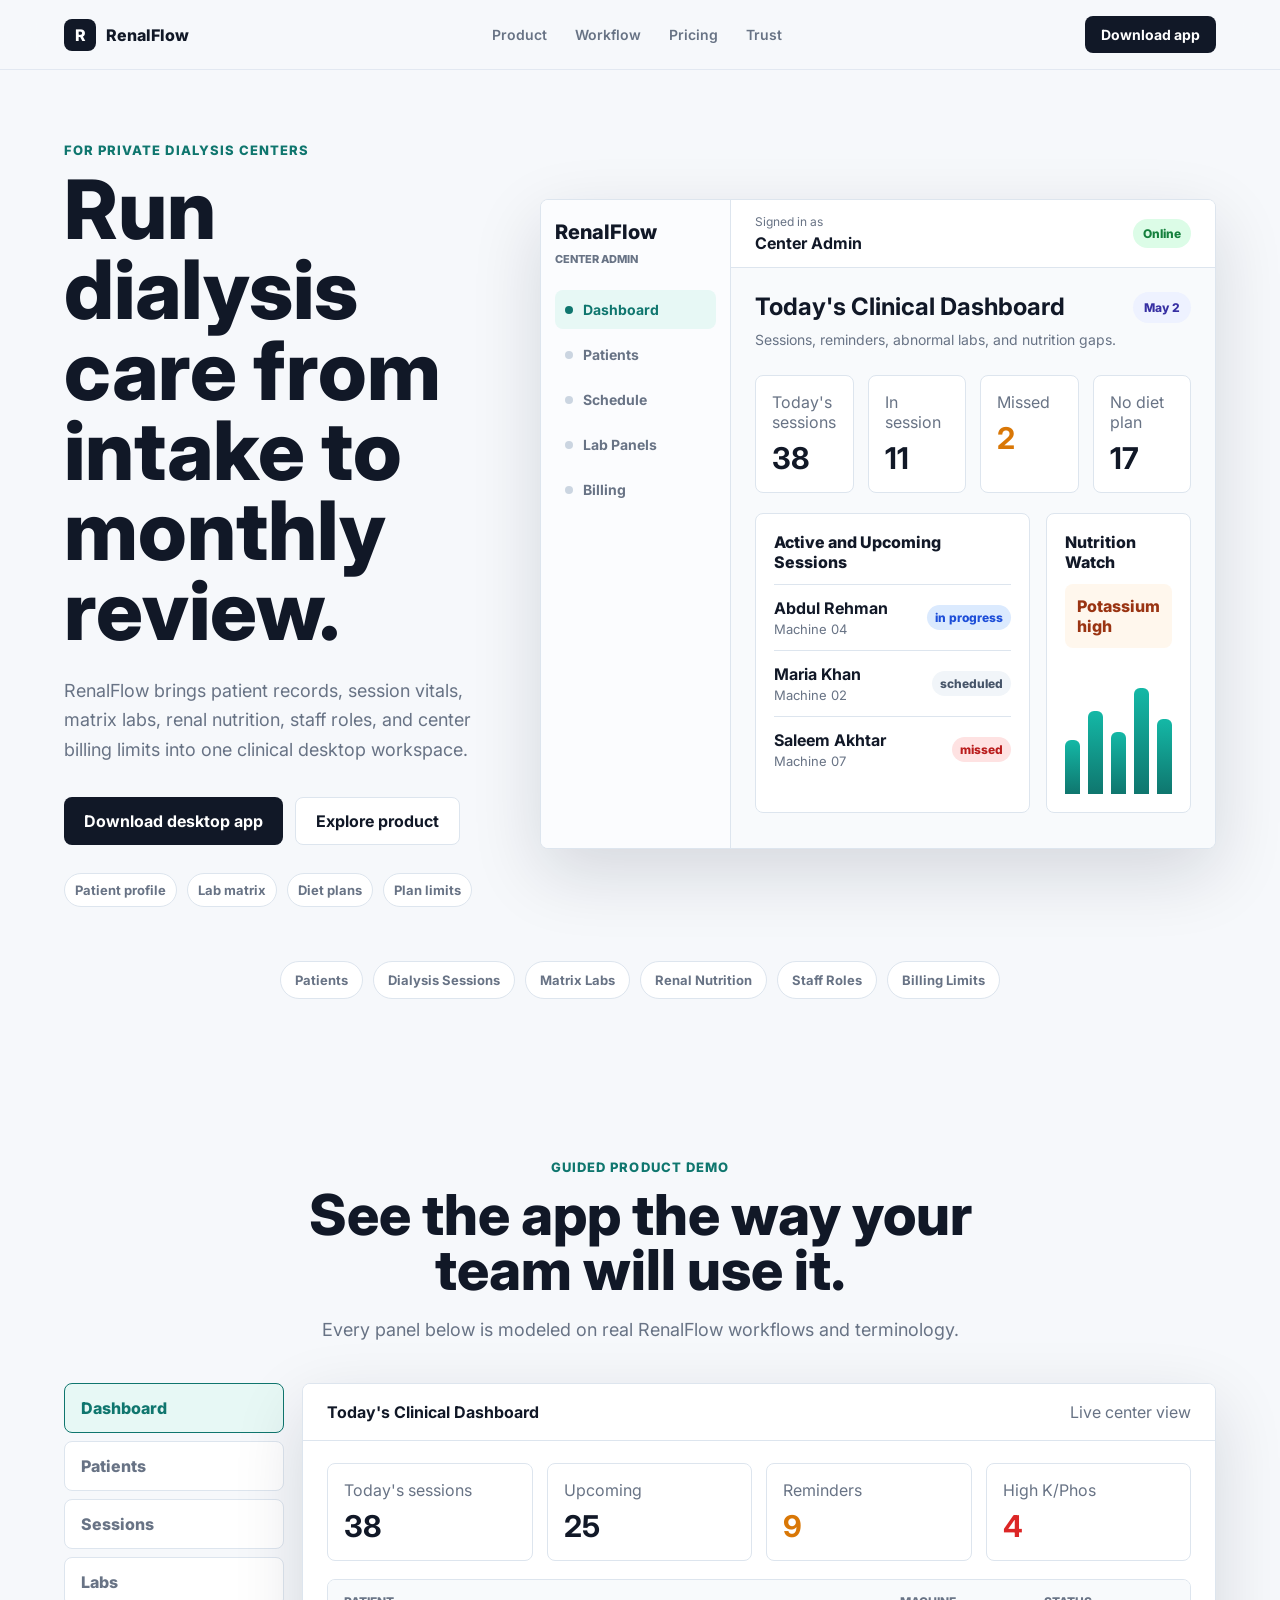
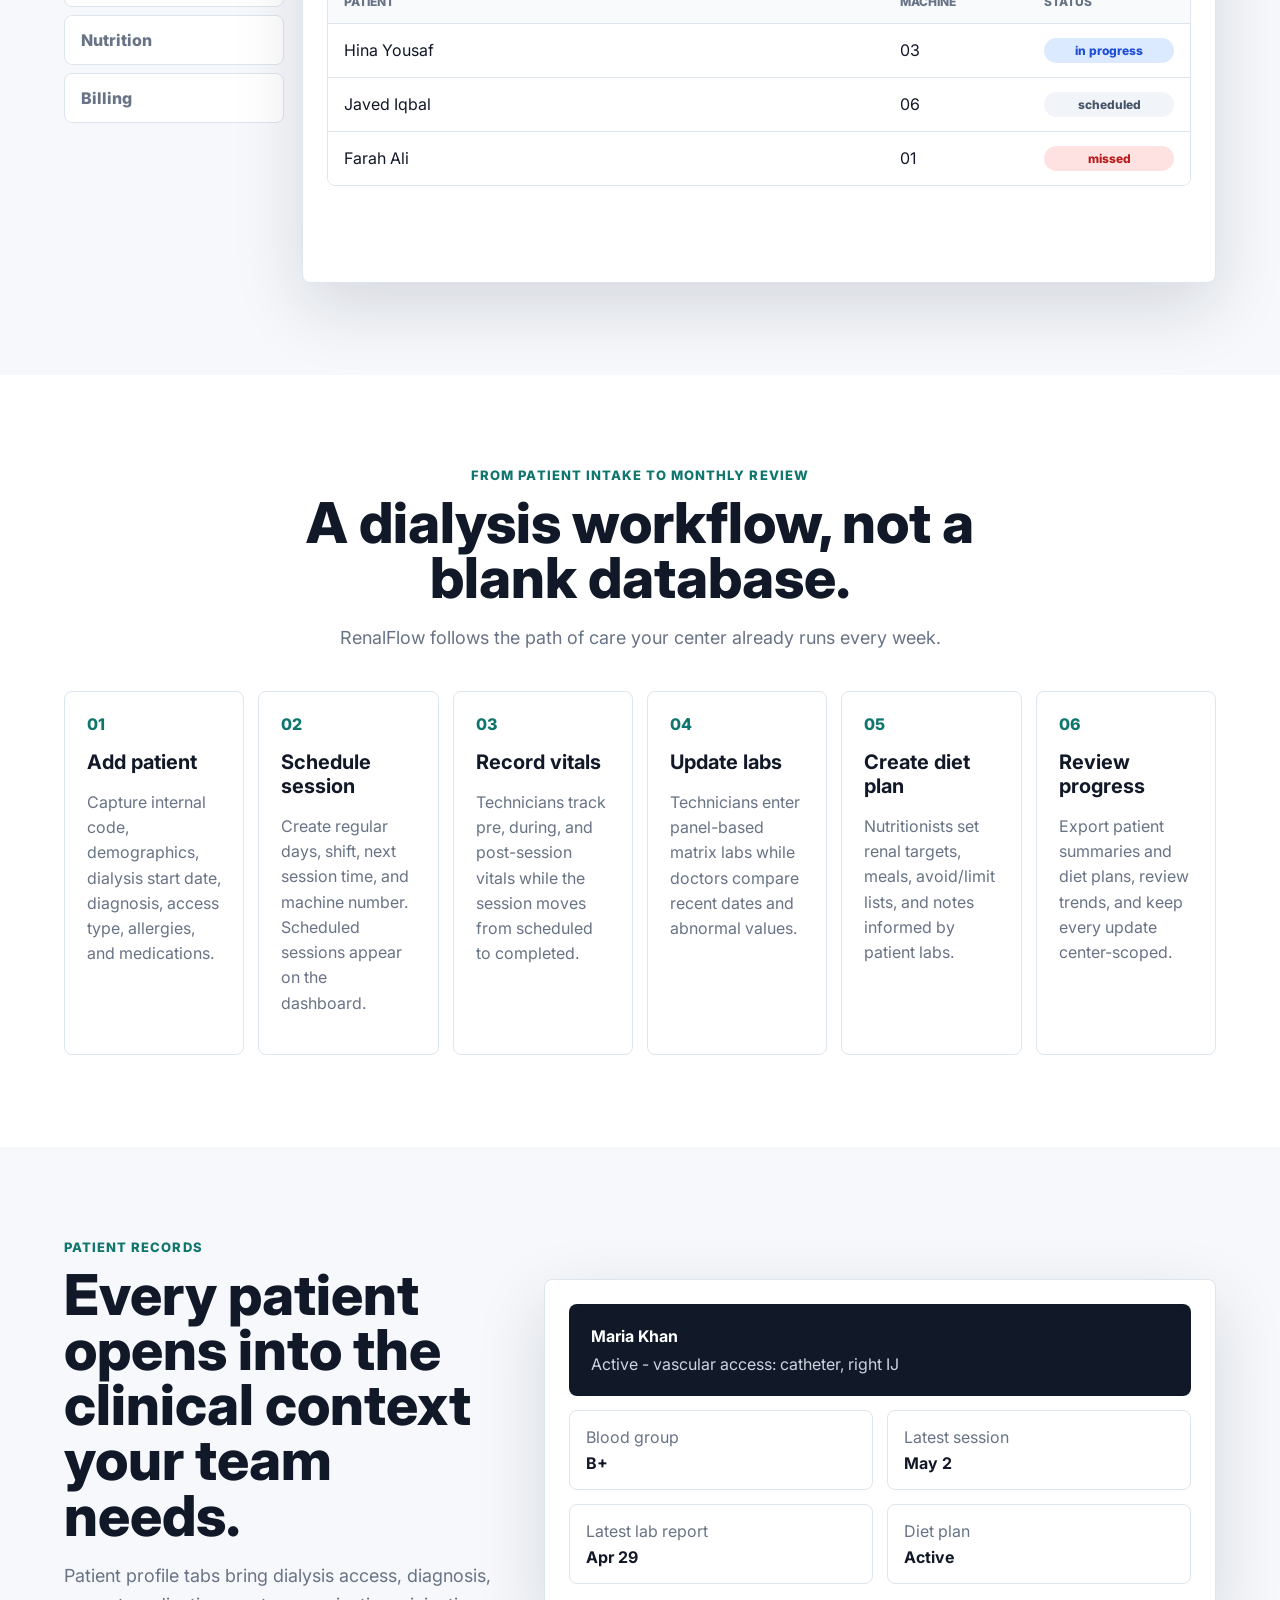
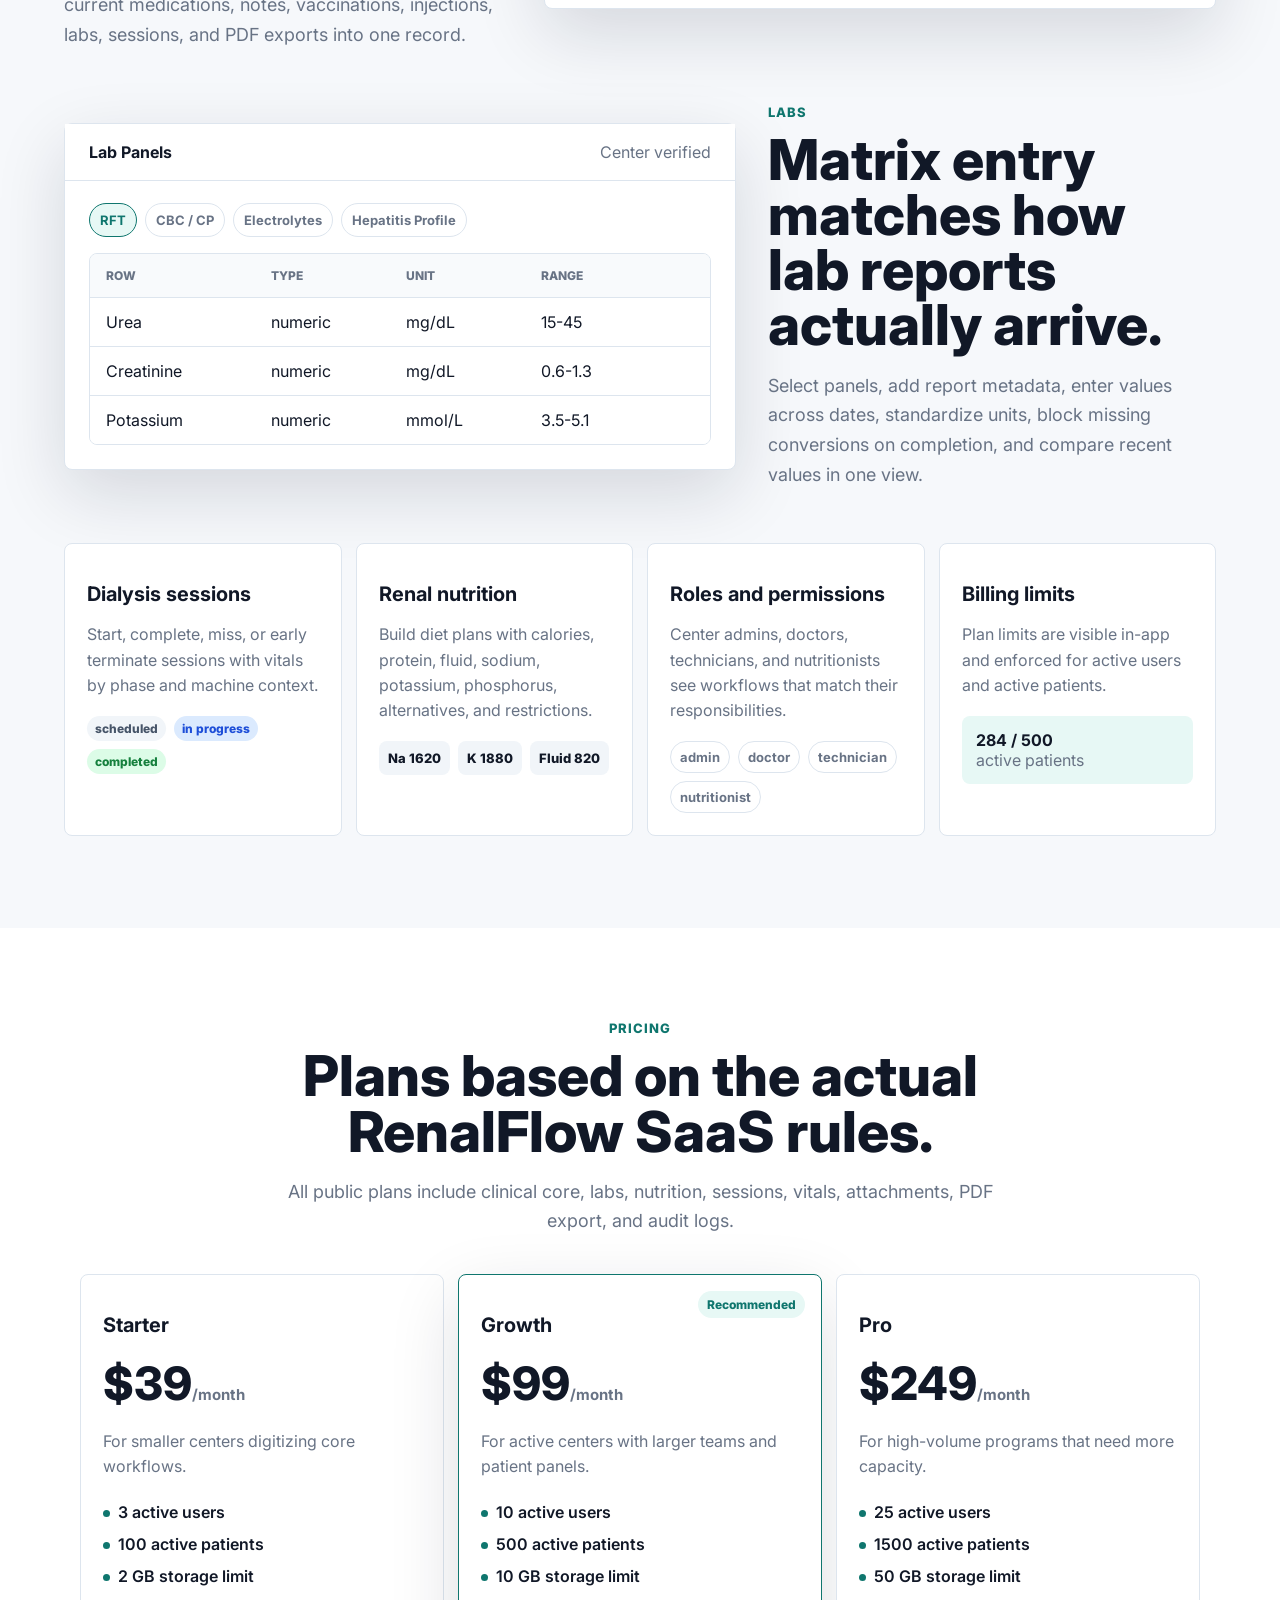
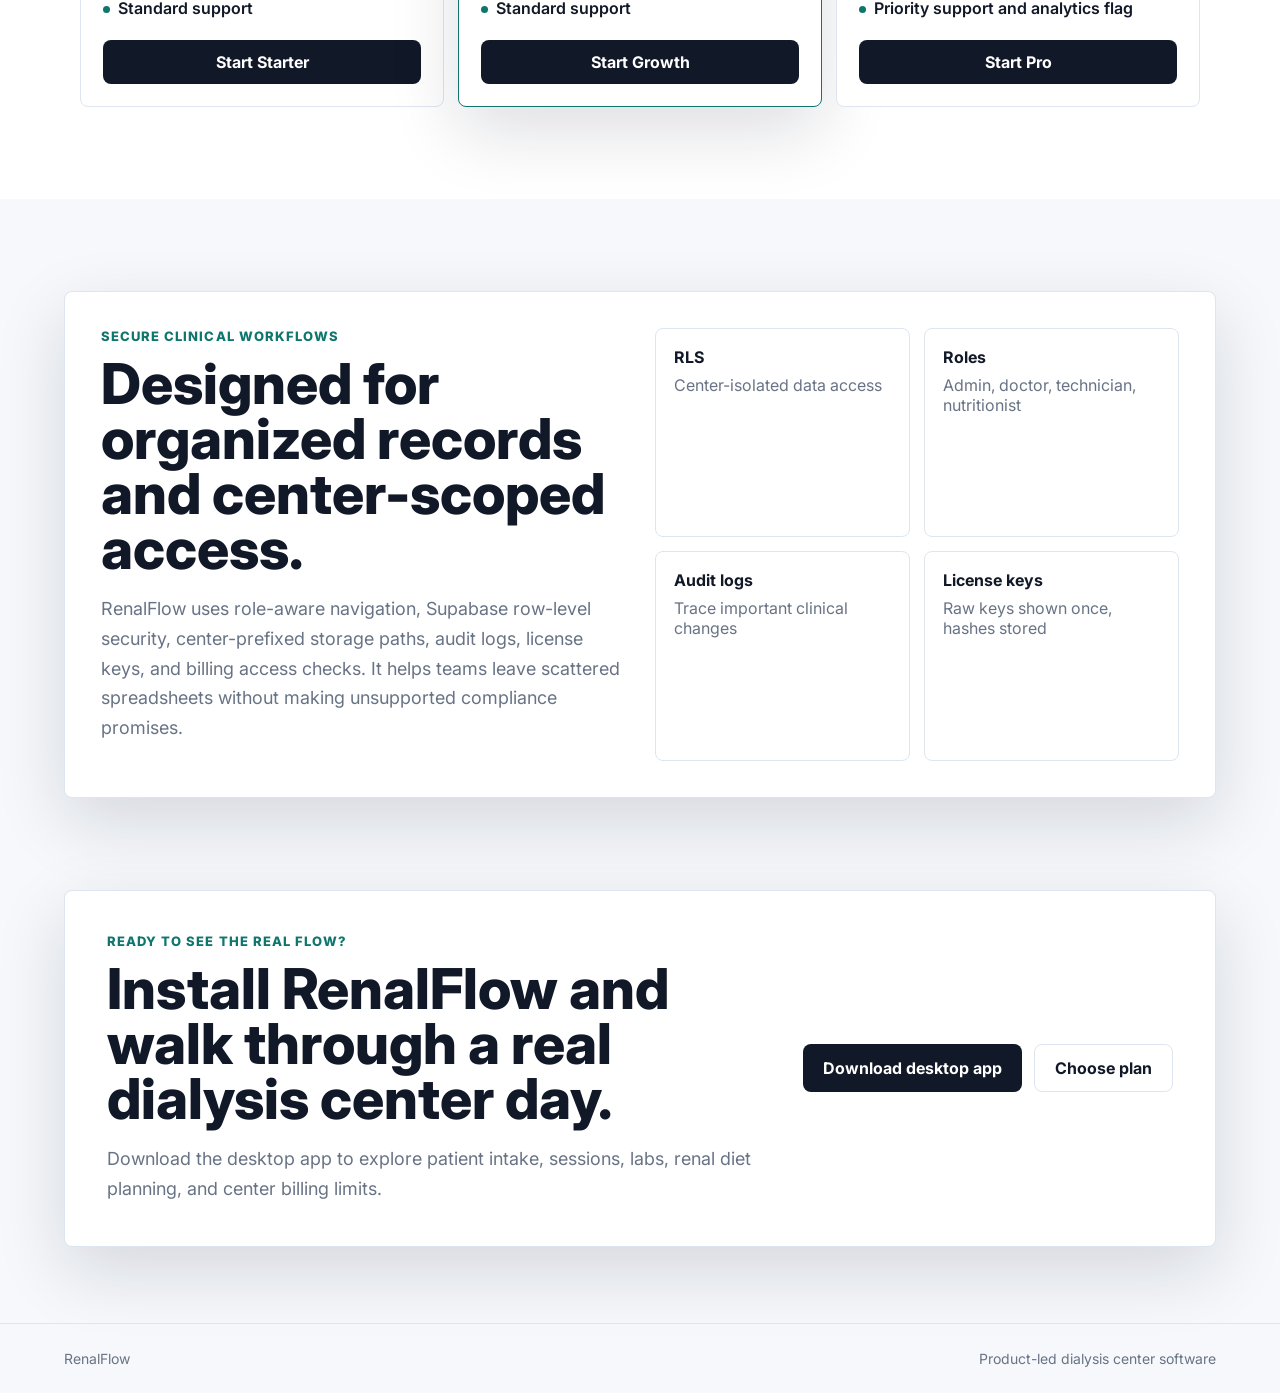
==== index.html @ 079430f1 "Initial RenalFlow marketing site" ====
<!doctype html>
<html lang="en">
  <head>
    <meta charset="UTF-8" />
    <meta name="viewport" content="width=device-width, initial-scale=1.0" />
    <meta
      name="description"
      content="RenalFlow is product-led dialysis center software for patient records, dialysis sessions, matrix labs, nutrition planning, staff roles, and billing limits."
    />
    <title>RenalFlow | Dialysis Center Software</title>
    <link rel="preconnect" href="https://fonts.googleapis.com" />
    <link rel="preconnect" href="https://fonts.gstatic.com" crossorigin />
    <link href="https://fonts.googleapis.com/css2?family=Inter:wght@400;500;600;700;800&display=swap" rel="stylesheet" />
    <link rel="stylesheet" href="styles.css" />
  </head>
  <body>
    <header class="site-header">
      <a class="brand" href="#top" aria-label="RenalFlow home">
        <span class="brand-mark">R</span>
        <span>RenalFlow</span>
      </a>
      <nav class="nav-links" aria-label="Primary navigation">
        <a href="#product">Product</a>
        <a href="#workflow">Workflow</a>
        <a href="#pricing">Pricing</a>
        <a href="#trust">Trust</a>
      </nav>
      <a class="header-cta" href="downloads/RenalFlow-Setup.exe" download>Download app</a>
    </header>

    <main id="top">
      <section class="hero">
        <div class="hero-copy">
          <div class="eyebrow">For private dialysis centers</div>
          <h1>Run dialysis care from intake to monthly review.</h1>
          <p>
            RenalFlow brings patient records, session vitals, matrix labs, renal nutrition, staff roles,
            and center billing limits into one clinical desktop workspace.
          </p>
          <div class="hero-actions">
            <a class="button primary" href="downloads/RenalFlow-Setup.exe" download>Download desktop app</a>
            <a class="button secondary" href="#product">Explore product</a>
          </div>
          <div class="hero-proof" aria-label="Product highlights">
            <span>Patient profile</span>
            <span>Lab matrix</span>
            <span>Diet plans</span>
            <span>Plan limits</span>
          </div>
        </div>

        <div class="hero-product" aria-label="RenalFlow dashboard mock interface">
          <div class="app-shell">
            <aside class="app-sidebar">
              <div class="app-logo">RenalFlow</div>
              <div class="role-pill">center admin</div>
              <div class="side-item active"><span></span>Dashboard</div>
              <div class="side-item"><span></span>Patients</div>
              <div class="side-item"><span></span>Schedule</div>
              <div class="side-item"><span></span>Lab Panels</div>
              <div class="side-item"><span></span>Billing</div>
            </aside>
            <section class="app-main">
              <div class="app-topbar">
                <div>
                  <small>Signed in as</small>
                  <strong>Center Admin</strong>
                </div>
                <span class="status-online">Online</span>
              </div>
              <div class="screen-heading">
                <div>
                  <h2>Today's Clinical Dashboard</h2>
                  <p>Sessions, reminders, abnormal labs, and nutrition gaps.</p>
                </div>
                <span class="date-chip">May 2</span>
              </div>
              <div class="metric-grid">
                <div class="metric-card"><span>Today's sessions</span><strong>38</strong></div>
                <div class="metric-card"><span>In session</span><strong>11</strong></div>
                <div class="metric-card warn"><span>Missed</span><strong>2</strong></div>
                <div class="metric-card"><span>No diet plan</span><strong>17</strong></div>
              </div>
              <div class="dashboard-panels">
                <div class="panel wide">
                  <div class="panel-title">Active and Upcoming Sessions</div>
                  <div class="session-row">
                    <div><strong>Abdul Rehman</strong><span>Machine 04</span></div>
                    <em class="badge blue">in progress</em>
                  </div>
                  <div class="session-row">
                    <div><strong>Maria Khan</strong><span>Machine 02</span></div>
                    <em class="badge neutral">scheduled</em>
                  </div>
                  <div class="session-row">
                    <div><strong>Saleem Akhtar</strong><span>Machine 07</span></div>
                    <em class="badge danger">missed</em>
                  </div>
                </div>
                <div class="panel">
                  <div class="panel-title">Nutrition Watch</div>
                  <div class="lab-alert">Potassium high</div>
                  <div class="mini-chart">
                    <span style="height: 42%"></span>
                    <span style="height: 64%"></span>
                    <span style="height: 48%"></span>
                    <span style="height: 82%"></span>
                    <span style="height: 58%"></span>
                  </div>
                </div>
              </div>
            </section>
          </div>
        </div>
      </section>

      <section class="logos" aria-label="RenalFlow product areas">
        <span>Patients</span>
        <span>Dialysis Sessions</span>
        <span>Matrix Labs</span>
        <span>Renal Nutrition</span>
        <span>Staff Roles</span>
        <span>Billing Limits</span>
      </section>

      <section class="section product-tour" id="product">
        <div class="section-heading">
          <div class="eyebrow">Guided product demo</div>
          <h2>See the app the way your team will use it.</h2>
          <p>Every panel below is modeled on real RenalFlow workflows and terminology.</p>
        </div>

        <div class="tour-layout">
          <div class="tour-tabs" role="tablist" aria-label="Product workflow tabs">
            <button class="tour-tab active" data-tour="dashboard" type="button">Dashboard</button>
            <button class="tour-tab" data-tour="patients" type="button">Patients</button>
            <button class="tour-tab" data-tour="sessions" type="button">Sessions</button>
            <button class="tour-tab" data-tour="labs" type="button">Labs</button>
            <button class="tour-tab" data-tour="nutrition" type="button">Nutrition</button>
            <button class="tour-tab" data-tour="billing" type="button">Billing</button>
          </div>

          <div class="tour-screen" data-active-tour="dashboard">
            <article class="tour-panel active" data-panel="dashboard">
              <div class="mock-toolbar">
                <strong>Today's Clinical Dashboard</strong>
                <span>Live center view</span>
              </div>
              <div class="mock-grid four">
                <div class="mini-stat"><span>Today's sessions</span><strong>38</strong></div>
                <div class="mini-stat"><span>Upcoming</span><strong>25</strong></div>
                <div class="mini-stat amber"><span>Reminders</span><strong>9</strong></div>
                <div class="mini-stat red"><span>High K/Phos</span><strong>4</strong></div>
              </div>
              <div class="mock-table">
                <div class="table-row head"><span>Patient</span><span>Machine</span><span>Status</span></div>
                <div class="table-row"><span>Hina Yousaf</span><span>03</span><span class="badge blue">in progress</span></div>
                <div class="table-row"><span>Javed Iqbal</span><span>06</span><span class="badge neutral">scheduled</span></div>
                <div class="table-row"><span>Farah Ali</span><span>01</span><span class="badge danger">missed</span></div>
              </div>
            </article>

            <article class="tour-panel" data-panel="patients">
              <div class="mock-toolbar">
                <strong>Patient Profile</strong>
                <span>Code RF-2048</span>
              </div>
              <div class="patient-header-card">
                <div>
                  <strong>Abdul Rehman</strong>
                  <span>Active patient - AV fistula, left arm</span>
                </div>
                <button>Export PDF</button>
              </div>
              <div class="mock-grid three">
                <div class="info-card"><span>Diagnosis</span><strong>ESRD on maintenance HD</strong></div>
                <div class="info-card"><span>Dialysis start</span><strong>2024-10-18</strong></div>
                <div class="info-card"><span>Latest lab</span><strong>2026-04-29</strong></div>
              </div>
              <div class="note-card">Doctor note: Review fluid restriction after next post-session weight trend.</div>
            </article>

            <article class="tour-panel" data-panel="sessions">
              <div class="mock-toolbar">
                <strong>Dialysis Sessions</strong>
                <span>Created from Schedule</span>
              </div>
              <div class="session-flow">
                <span class="flow-step done">Scheduled</span>
                <span class="flow-step active">In progress</span>
                <span class="flow-step">Completed</span>
              </div>
              <div class="vitals-grid">
                <div><span>Phase</span><strong>during</strong></div>
                <div><span>BP</span><strong>142/88</strong></div>
                <div><span>Pulse</span><strong>84</strong></div>
                <div><span>Sugar</span><strong>126</strong></div>
                <div><span>SpO2</span><strong>98</strong></div>
              </div>
              <div class="session-actions"><button>Complete Session</button><button class="muted">Early terminate</button></div>
            </article>

            <article class="tour-panel" data-panel="labs">
              <div class="mock-toolbar">
                <strong>Matrix Lab Report</strong>
                <span>RFT + Electrolytes</span>
              </div>
              <div class="matrix-table">
                <div class="matrix-row head"><span>Test</span><span>Unit</span><span>Apr 01</span><span>Apr 15</span><span>Apr 29</span></div>
                <div class="matrix-row"><span>Creatinine</span><span>mg/dL</span><span>7.1</span><span>7.8</span><span class="cell-high">8.2</span></div>
                <div class="matrix-row"><span>Potassium</span><span>mmol/L</span><span>4.9</span><span>5.2</span><span class="cell-high">5.8</span></div>
                <div class="matrix-row"><span>Albumin</span><span>g/dL</span><span>3.8</span><span>3.7</span><span>3.9</span></div>
                <div class="matrix-row"><span>Hemoglobin</span><span>g/dL</span><span>10.2</span><span>10.6</span><span>10.4</span></div>
              </div>
            </article>

            <article class="tour-panel" data-panel="nutrition">
              <div class="mock-toolbar">
                <strong>Nutrition</strong>
                <span>Active renal diet plan</span>
              </div>
              <div class="nutrition-targets">
                <div><span>Fluid</span><strong>900 mL/day</strong></div>
                <div><span>Sodium</span><strong>1800 mg/day</strong></div>
                <div><span>Potassium</span><strong>2000 mg/day</strong></div>
                <div><span>Phosphorus</span><strong>900 mg/day</strong></div>
              </div>
              <div class="meal-list">
                <div><strong>08:00 Breakfast</strong><span>Egg white, toast, measured tea</span></div>
                <div><strong>13:30 Lunch</strong><span>Chicken, rice, low potassium vegetables</span></div>
                <div><strong>Avoid / Limit</strong><span>Banana, cola drinks, high sodium pickles</span></div>
              </div>
            </article>

            <article class="tour-panel" data-panel="billing">
              <div class="mock-toolbar">
                <strong>Billing</strong>
                <span>Center admin only</span>
              </div>
              <div class="billing-status">
                <div><span>Plan</span><strong>Growth</strong></div>
                <div><span>Status</span><strong>trialing</strong></div>
                <div><span>Users</span><strong>6 / 10</strong></div>
                <div><span>Patients</span><strong>284 / 500</strong></div>
              </div>
              <div class="usage-bar"><span style="width: 57%"></span></div>
              <div class="license-card">License key prefix: RF-9K2A - raw keys are shown once.</div>
            </article>
          </div>
        </div>
      </section>

      <section class="section workflow" id="workflow">
        <div class="section-heading">
          <div class="eyebrow">From patient intake to monthly review</div>
          <h2>A dialysis workflow, not a blank database.</h2>
          <p>RenalFlow follows the path of care your center already runs every week.</p>
        </div>
        <div class="timeline">
          <article>
            <span>01</span>
            <h3>Add patient</h3>
            <p>Capture internal code, demographics, dialysis start date, diagnosis, access type, allergies, and medications.</p>
          </article>
          <article>
            <span>02</span>
            <h3>Schedule session</h3>
            <p>Create regular days, shift, next session time, and machine number. Scheduled sessions appear on the dashboard.</p>
          </article>
          <article>
            <span>03</span>
            <h3>Record vitals</h3>
            <p>Technicians track pre, during, and post-session vitals while the session moves from scheduled to completed.</p>
          </article>
          <article>
            <span>04</span>
            <h3>Update labs</h3>
            <p>Technicians enter panel-based matrix labs while doctors compare recent dates and abnormal values.</p>
          </article>
          <article>
            <span>05</span>
            <h3>Create diet plan</h3>
            <p>Nutritionists set renal targets, meals, avoid/limit lists, and notes informed by patient labs.</p>
          </article>
          <article>
            <span>06</span>
            <h3>Review progress</h3>
            <p>Export patient summaries and diet plans, review trends, and keep every update center-scoped.</p>
          </article>
        </div>
      </section>

      <section class="section showcases">
        <div class="showcase">
          <div class="showcase-copy">
            <div class="eyebrow">Patient records</div>
            <h2>Every patient opens into the clinical context your team needs.</h2>
            <p>
              Patient profile tabs bring dialysis access, diagnosis, current medications, notes, vaccinations,
              injections, labs, sessions, and PDF exports into one record.
            </p>
          </div>
          <div class="patient-mock">
            <div class="patient-banner">
              <strong>Maria Khan</strong>
              <span>Active - vascular access: catheter, right IJ</span>
            </div>
            <div class="patient-cards">
              <div><span>Blood group</span><strong>B+</strong></div>
              <div><span>Latest session</span><strong>May 2</strong></div>
              <div><span>Latest lab report</span><strong>Apr 29</strong></div>
              <div><span>Diet plan</span><strong>Active</strong></div>
            </div>
          </div>
        </div>

        <div class="showcase reverse">
          <div class="lab-mock">
            <div class="mock-toolbar">
              <strong>Lab Panels</strong>
              <span>Center verified</span>
            </div>
            <div class="panel-picker">
              <span class="selected">RFT</span>
              <span>CBC / CP</span>
              <span>Electrolytes</span>
              <span>Hepatitis Profile</span>
            </div>
            <div class="matrix-table compact">
              <div class="matrix-row head"><span>Row</span><span>Type</span><span>Unit</span><span>Range</span></div>
              <div class="matrix-row"><span>Urea</span><span>numeric</span><span>mg/dL</span><span>15-45</span></div>
              <div class="matrix-row"><span>Creatinine</span><span>numeric</span><span>mg/dL</span><span>0.6-1.3</span></div>
              <div class="matrix-row"><span>Potassium</span><span>numeric</span><span>mmol/L</span><span>3.5-5.1</span></div>
            </div>
          </div>
          <div class="showcase-copy">
            <div class="eyebrow">Labs</div>
            <h2>Matrix entry matches how lab reports actually arrive.</h2>
            <p>
              Select panels, add report metadata, enter values across dates, standardize units,
              block missing conversions on completion, and compare recent values in one view.
            </p>
          </div>
        </div>

        <div class="feature-grid">
          <article>
            <h3>Dialysis sessions</h3>
            <p>Start, complete, miss, or early terminate sessions with vitals by phase and machine context.</p>
            <div class="mini-ui">
              <span class="badge neutral">scheduled</span>
              <span class="badge blue">in progress</span>
              <span class="badge good">completed</span>
            </div>
          </article>
          <article>
            <h3>Renal nutrition</h3>
            <p>Build diet plans with calories, protein, fluid, sodium, potassium, phosphorus, alternatives, and restrictions.</p>
            <div class="mini-ui nutrient">
              <span>Na 1620</span>
              <span>K 1880</span>
              <span>Fluid 820</span>
            </div>
          </article>
          <article>
            <h3>Roles and permissions</h3>
            <p>Center admins, doctors, technicians, and nutritionists see workflows that match their responsibilities.</p>
            <div class="role-list"><span>admin</span><span>doctor</span><span>technician</span><span>nutritionist</span></div>
          </article>
          <article>
            <h3>Billing limits</h3>
            <p>Plan limits are visible in-app and enforced for active users and active patients.</p>
            <div class="limit-card"><strong>284 / 500</strong><span>active patients</span></div>
          </article>
        </div>
      </section>

      <section class="section pricing" id="pricing">
        <div class="section-heading">
          <div class="eyebrow">Pricing</div>
          <h2>Plans based on the actual RenalFlow SaaS rules.</h2>
          <p>All public plans include clinical core, labs, nutrition, sessions, vitals, attachments, PDF export, and audit logs.</p>
        </div>
        <div class="pricing-grid">
          <article class="price-card">
            <h3>Starter</h3>
            <div class="price">$39<span>/month</span></div>
            <p>For smaller centers digitizing core workflows.</p>
            <ul>
              <li>3 active users</li>
              <li>100 active patients</li>
              <li>2 GB storage limit</li>
              <li>Standard support</li>
            </ul>
            <a href="paddle-checkout/?plan=starter">Start Starter</a>
          </article>
          <article class="price-card featured">
            <div class="recommended">Recommended</div>
            <h3>Growth</h3>
            <div class="price">$99<span>/month</span></div>
            <p>For active centers with larger teams and patient panels.</p>
            <ul>
              <li>10 active users</li>
              <li>500 active patients</li>
              <li>10 GB storage limit</li>
              <li>Standard support</li>
            </ul>
            <a href="paddle-checkout/?plan=growth">Start Growth</a>
          </article>
          <article class="price-card">
            <h3>Pro</h3>
            <div class="price">$249<span>/month</span></div>
            <p>For high-volume programs that need more capacity.</p>
            <ul>
              <li>25 active users</li>
              <li>1500 active patients</li>
              <li>50 GB storage limit</li>
              <li>Priority support and analytics flag</li>
            </ul>
            <a href="paddle-checkout/?plan=pro">Start Pro</a>
          </article>
        </div>
      </section>

      <section class="section trust" id="trust">
        <div class="trust-card">
          <div>
            <div class="eyebrow">Secure clinical workflows</div>
            <h2>Designed for organized records and center-scoped access.</h2>
            <p>
              RenalFlow uses role-aware navigation, Supabase row-level security, center-prefixed storage paths,
              audit logs, license keys, and billing access checks. It helps teams leave scattered spreadsheets
              without making unsupported compliance promises.
            </p>
          </div>
          <div class="trust-grid">
            <div><strong>RLS</strong><span>Center-isolated data access</span></div>
            <div><strong>Roles</strong><span>Admin, doctor, technician, nutritionist</span></div>
            <div><strong>Audit logs</strong><span>Trace important clinical changes</span></div>
            <div><strong>License keys</strong><span>Raw keys shown once, hashes stored</span></div>
          </div>
        </div>
      </section>

      <section class="final-cta" id="cta">
        <div>
          <div class="eyebrow">Ready to see the real flow?</div>
          <h2>Install RenalFlow and walk through a real dialysis center day.</h2>
          <p>Download the desktop app to explore patient intake, sessions, labs, renal diet planning, and center billing limits.</p>
        </div>
        <div class="cta-actions">
          <a class="button primary" href="downloads/RenalFlow-Setup.exe" download>Download desktop app</a>
          <a class="button secondary" href="paddle-checkout/?plan=growth">Choose plan</a>
        </div>
      </section>
    </main>

    <footer class="footer">
      <span>RenalFlow</span>
      <span>Product-led dialysis center software</span>
    </footer>

    <script src="script.js"></script>
  </body>
</html>
---- styles.css ----
:root {
  --ink: #111827;
  --muted: #687385;
  --line: #dde5ee;
  --surface: #f6f8fb;
  --panel: #ffffff;
  --teal: #0f766e;
  --teal-2: #14b8a6;
  --blue: #2563eb;
  --amber: #d97706;
  --red: #dc2626;
  --green: #16a34a;
  --shadow: 0 24px 70px rgba(17, 24, 39, 0.14);
  --radius: 8px;
}

* {
  box-sizing: border-box;
}

html {
  scroll-behavior: smooth;
}

body {
  margin: 0;
  background: var(--surface);
  color: var(--ink);
  font-family: Inter, system-ui, -apple-system, BlinkMacSystemFont, "Segoe UI", sans-serif;
  letter-spacing: 0;
}

a {
  color: inherit;
  text-decoration: none;
}

button,
input {
  font: inherit;
}

.site-header {
  position: sticky;
  top: 0;
  z-index: 20;
  display: flex;
  align-items: center;
  justify-content: space-between;
  padding: 16px clamp(20px, 5vw, 64px);
  border-bottom: 1px solid rgba(221, 229, 238, 0.82);
  background: rgba(246, 248, 251, 0.86);
  backdrop-filter: blur(18px);
}

.brand,
.nav-links,
.hero-actions,
.hero-proof,
.cta-actions {
  display: flex;
  align-items: center;
}

.brand {
  gap: 10px;
  font-weight: 800;
}

.brand-mark {
  display: grid;
  width: 32px;
  height: 32px;
  place-items: center;
  border-radius: 8px;
  background: var(--ink);
  color: white;
}

.nav-links {
  gap: 28px;
  color: var(--muted);
  font-size: 14px;
  font-weight: 600;
}

.nav-links a:hover {
  color: var(--ink);
}

.header-cta,
.button,
.price-card a {
  border-radius: 8px;
  font-weight: 700;
}

.header-cta {
  padding: 10px 16px;
  background: var(--ink);
  color: white;
  font-size: 14px;
}

.hero {
  display: grid;
  grid-template-columns: minmax(320px, 0.78fr) minmax(560px, 1.22fr);
  gap: 44px;
  align-items: center;
  min-height: calc(100vh - 66px);
  padding: 72px clamp(20px, 5vw, 64px) 54px;
}

.eyebrow {
  color: var(--teal);
  font-size: 13px;
  font-weight: 800;
  letter-spacing: 0.08em;
  text-transform: uppercase;
}

.hero h1,
.section-heading h2,
.showcase-copy h2,
.trust-card h2,
.final-cta h2 {
  margin: 12px 0 0;
  color: var(--ink);
  font-weight: 800;
  line-height: 0.98;
  letter-spacing: 0;
}

.hero h1 {
  max-width: 760px;
  font-size: clamp(48px, 6.4vw, 86px);
}

.hero p,
.section-heading p,
.showcase-copy p,
.trust-card p,
.final-cta p {
  color: var(--muted);
  font-size: 18px;
  line-height: 1.65;
}

.hero p {
  max-width: 650px;
  margin: 24px 0 0;
}

.hero-actions {
  gap: 12px;
  margin-top: 32px;
}

.button {
  display: inline-flex;
  min-height: 48px;
  align-items: center;
  justify-content: center;
  padding: 0 20px;
}

.button.primary {
  background: var(--ink);
  color: white;
}

.button.secondary {
  border: 1px solid var(--line);
  background: white;
  color: var(--ink);
}

.hero-proof {
  flex-wrap: wrap;
  gap: 10px;
  margin-top: 28px;
}

.hero-proof span,
.logos span,
.role-list span,
.panel-picker span {
  border: 1px solid var(--line);
  border-radius: 999px;
  background: white;
  color: var(--muted);
  font-size: 13px;
  font-weight: 700;
}

.hero-proof span {
  padding: 8px 10px;
}

.hero-product {
  min-width: 0;
}

.app-shell,
.tour-screen,
.patient-mock,
.lab-mock,
.trust-card,
.final-cta {
  border: 1px solid var(--line);
  border-radius: var(--radius);
  background: var(--panel);
  box-shadow: var(--shadow);
}

.app-shell {
  display: grid;
  grid-template-columns: 190px 1fr;
  min-height: 650px;
  overflow: hidden;
}

.app-sidebar {
  border-right: 1px solid var(--line);
  background: #fbfcfe;
  padding: 20px 14px;
}

.app-logo {
  font-size: 20px;
  font-weight: 800;
}

.role-pill {
  margin: 8px 0 24px;
  color: var(--muted);
  font-size: 11px;
  font-weight: 800;
  text-transform: uppercase;
}

.side-item {
  display: flex;
  gap: 10px;
  align-items: center;
  margin-bottom: 6px;
  border-radius: 8px;
  padding: 11px 10px;
  color: var(--muted);
  font-size: 14px;
  font-weight: 700;
}

.side-item span {
  width: 8px;
  height: 8px;
  border-radius: 50%;
  background: #cbd5e1;
}

.side-item.active {
  background: #e7f8f5;
  color: var(--teal);
}

.side-item.active span {
  background: var(--teal);
}

.app-main {
  min-width: 0;
  background: #f8fafc;
}

.app-topbar,
.mock-toolbar {
  display: flex;
  align-items: center;
  justify-content: space-between;
  border-bottom: 1px solid var(--line);
  background: white;
}

.app-topbar {
  height: 68px;
  padding: 0 24px;
}

.app-topbar small,
.screen-heading p,
.metric-card span,
.session-row span,
.mock-toolbar span,
.mini-stat span,
.info-card span,
.vitals-grid span,
.nutrition-targets span,
.billing-status span,
.patient-cards span,
.trust-grid span,
.limit-card span {
  color: var(--muted);
}

.app-topbar small {
  display: block;
  margin-bottom: 4px;
  font-size: 12px;
}

.status-online,
.date-chip,
.badge {
  border-radius: 999px;
  font-size: 12px;
  font-style: normal;
  font-weight: 800;
}

.status-online {
  padding: 7px 10px;
  background: #dcfce7;
  color: #15803d;
}

.screen-heading {
  display: flex;
  justify-content: space-between;
  padding: 24px;
}

.screen-heading h2 {
  margin: 0;
  font-size: 24px;
}

.screen-heading p {
  margin: 7px 0 0;
  font-size: 14px;
}

.date-chip {
  align-self: start;
  padding: 8px 11px;
  background: #eef2ff;
  color: #3730a3;
}

.metric-grid,
.mock-grid,
.pricing-grid,
.feature-grid,
.trust-grid,
.patient-cards,
.nutrition-targets,
.billing-status,
.vitals-grid {
  display: grid;
  gap: 14px;
}

.metric-grid {
  grid-template-columns: repeat(4, 1fr);
  padding: 0 24px 20px;
}

.metric-card,
.mini-stat,
.info-card,
.vitals-grid div,
.nutrition-targets div,
.billing-status div,
.patient-cards div {
  border: 1px solid var(--line);
  border-radius: 8px;
  background: white;
  padding: 16px;
}

.metric-card strong,
.mini-stat strong {
  display: block;
  margin-top: 8px;
  font-size: 30px;
}

.info-card span,
.info-card strong,
.vitals-grid span,
.vitals-grid strong,
.nutrition-targets span,
.nutrition-targets strong,
.billing-status span,
.billing-status strong,
.patient-cards span,
.patient-cards strong {
  display: block;
}

.info-card strong,
.vitals-grid strong,
.nutrition-targets strong,
.billing-status strong,
.patient-cards strong {
  margin-top: 6px;
}

.metric-card.warn strong,
.mini-stat.amber strong {
  color: var(--amber);
}

.mini-stat.red strong {
  color: var(--red);
}

.dashboard-panels {
  display: grid;
  grid-template-columns: 1.35fr 0.65fr;
  gap: 16px;
  padding: 0 24px 24px;
}

.panel {
  border: 1px solid var(--line);
  border-radius: 8px;
  background: white;
  padding: 18px;
}

.panel-title {
  margin-bottom: 12px;
  font-weight: 800;
}

.session-row,
.table-row,
.matrix-row {
  display: grid;
  align-items: center;
  border-top: 1px solid var(--line);
}

.session-row {
  grid-template-columns: 1fr auto;
  gap: 12px;
  padding: 13px 0;
}

.session-row strong,
.session-row span {
  display: block;
}

.session-row span {
  margin-top: 3px;
  font-size: 13px;
}

.badge {
  display: inline-flex;
  align-items: center;
  justify-content: center;
  padding: 5px 8px;
  white-space: nowrap;
}

.badge.blue {
  background: #dbeafe;
  color: #1d4ed8;
}

.badge.neutral {
  background: #f1f5f9;
  color: #475569;
}

.badge.danger {
  background: #fee2e2;
  color: #b91c1c;
}

.badge.good {
  background: #dcfce7;
  color: #15803d;
}

.lab-alert {
  border-radius: 8px;
  background: #fff7ed;
  color: #9a3412;
  padding: 12px;
  font-weight: 800;
}

.mini-chart {
  display: flex;
  align-items: end;
  gap: 8px;
  height: 130px;
  margin-top: 16px;
}

.mini-chart span {
  width: 100%;
  border-radius: 6px 6px 0 0;
  background: linear-gradient(180deg, var(--teal-2), var(--teal));
}

.logos {
  display: flex;
  flex-wrap: wrap;
  gap: 10px;
  justify-content: center;
  padding: 0 20px 68px;
}

.logos span {
  padding: 10px 14px;
}

.section {
  padding: 92px clamp(20px, 5vw, 64px);
}

.section-heading {
  max-width: 760px;
  margin: 0 auto 38px;
  text-align: center;
}

.section-heading h2,
.showcase-copy h2,
.trust-card h2,
.final-cta h2 {
  font-size: clamp(36px, 4.4vw, 58px);
}

.section-heading p {
  margin: 18px auto 0;
}

.tour-layout {
  display: grid;
  grid-template-columns: 220px minmax(0, 1fr);
  gap: 18px;
  max-width: 1180px;
  margin: 0 auto;
}

.tour-tabs {
  display: grid;
  gap: 8px;
  align-content: start;
}

.tour-tab {
  border: 1px solid var(--line);
  border-radius: 8px;
  background: white;
  color: var(--muted);
  cursor: pointer;
  padding: 14px 16px;
  text-align: left;
  font-weight: 800;
}

.tour-tab.active {
  border-color: var(--teal);
  background: #e7f8f5;
  color: var(--teal);
}

.tour-screen {
  min-height: 500px;
  overflow: hidden;
}

.tour-panel {
  display: none;
  padding: 24px;
}

.tour-panel.active {
  display: block;
}

.mock-toolbar {
  margin: -24px -24px 22px;
  padding: 18px 24px;
}

.mock-grid.four {
  grid-template-columns: repeat(4, 1fr);
}

.mock-grid.three {
  grid-template-columns: repeat(3, 1fr);
}

.mock-table {
  margin-top: 18px;
  border: 1px solid var(--line);
  border-radius: 8px;
  overflow: hidden;
}

.table-row {
  grid-template-columns: 1fr 130px 130px;
  gap: 14px;
  padding: 14px 16px;
  background: white;
}

.table-row.head,
.matrix-row.head {
  border-top: 0;
  background: #f8fafc;
  color: var(--muted);
  font-size: 12px;
  font-weight: 800;
  text-transform: uppercase;
}

.patient-header-card {
  display: flex;
  justify-content: space-between;
  gap: 18px;
  border: 1px solid var(--line);
  border-radius: 8px;
  padding: 18px;
}

.patient-header-card strong,
.patient-header-card span {
  display: block;
}

.patient-header-card span {
  margin-top: 5px;
  color: var(--muted);
}

.patient-header-card button,
.session-actions button {
  border: 0;
  border-radius: 8px;
  background: var(--teal);
  color: white;
  padding: 10px 12px;
  font-weight: 800;
}

.note-card,
.license-card {
  margin-top: 16px;
  border: 1px solid #bfdbfe;
  border-radius: 8px;
  background: #eff6ff;
  color: #1e40af;
  padding: 16px;
  font-weight: 700;
}

.session-flow {
  display: grid;
  grid-template-columns: repeat(3, 1fr);
  gap: 12px;
}

.flow-step {
  border: 1px solid var(--line);
  border-radius: 8px;
  background: white;
  padding: 18px;
  color: var(--muted);
  font-weight: 800;
  text-align: center;
}

.flow-step.done {
  background: #ecfdf5;
  color: #047857;
}

.flow-step.active {
  border-color: #93c5fd;
  background: #eff6ff;
  color: #1d4ed8;
}

.vitals-grid {
  grid-template-columns: repeat(5, 1fr);
  margin-top: 18px;
}

.session-actions {
  display: flex;
  gap: 10px;
  margin-top: 18px;
}

.session-actions .muted {
  background: #475569;
}

.matrix-table {
  border: 1px solid var(--line);
  border-radius: 8px;
  overflow: hidden;
}

.matrix-row {
  grid-template-columns: 1.2fr 0.7fr repeat(3, 0.7fr);
  gap: 12px;
  padding: 14px 16px;
  background: white;
}

.matrix-table.compact .matrix-row {
  grid-template-columns: 1fr 0.8fr 0.8fr 1fr;
}

.cell-high {
  border-radius: 999px;
  background: #fee2e2;
  color: #b91c1c;
  padding: 5px 8px;
  font-weight: 800;
}

.nutrition-targets,
.billing-status {
  grid-template-columns: repeat(4, 1fr);
}

.meal-list {
  display: grid;
  gap: 10px;
  margin-top: 18px;
}

.meal-list div {
  border: 1px solid var(--line);
  border-radius: 8px;
  padding: 14px;
}

.meal-list strong,
.meal-list span {
  display: block;
}

.meal-list span {
  margin-top: 5px;
  color: var(--muted);
}

.usage-bar {
  height: 10px;
  margin-top: 18px;
  overflow: hidden;
  border-radius: 999px;
  background: #e2e8f0;
}

.usage-bar span {
  display: block;
  height: 100%;
  border-radius: inherit;
  background: var(--teal);
}

.workflow {
  background: white;
}

.timeline {
  display: grid;
  grid-template-columns: repeat(6, 1fr);
  gap: 14px;
}

.timeline article,
.feature-grid article,
.price-card {
  border: 1px solid var(--line);
  border-radius: 8px;
  background: var(--panel);
  padding: 22px;
}

.timeline span {
  color: var(--teal);
  font-weight: 800;
}

.timeline h3,
.feature-grid h3,
.price-card h3 {
  margin: 16px 0 8px;
  font-size: 20px;
}

.timeline p,
.feature-grid p,
.price-card p {
  color: var(--muted);
  line-height: 1.58;
}

.showcases {
  display: grid;
  gap: 54px;
}

.showcase {
  display: grid;
  grid-template-columns: 0.8fr 1.2fr;
  gap: 32px;
  align-items: center;
}

.showcase.reverse {
  grid-template-columns: 1.2fr 0.8fr;
}

.showcase-copy p {
  margin-bottom: 0;
}

.patient-mock,
.lab-mock {
  padding: 24px;
}

.patient-banner {
  border-radius: 8px;
  background: var(--ink);
  color: white;
  padding: 22px;
}

.patient-banner strong,
.patient-banner span {
  display: block;
}

.patient-banner span {
  margin-top: 8px;
  color: #cbd5e1;
}

.patient-cards {
  grid-template-columns: repeat(2, 1fr);
  margin-top: 14px;
}

.panel-picker {
  display: flex;
  flex-wrap: wrap;
  gap: 8px;
  margin-bottom: 16px;
}

.panel-picker span {
  padding: 8px 10px;
}

.panel-picker .selected {
  border-color: var(--teal);
  background: #e7f8f5;
  color: var(--teal);
}

.feature-grid {
  grid-template-columns: repeat(4, 1fr);
}

.mini-ui,
.role-list,
.limit-card {
  margin-top: 18px;
}

.mini-ui {
  display: flex;
  flex-wrap: wrap;
  gap: 8px;
}

.mini-ui.nutrient span {
  border-radius: 8px;
  background: #f1f5f9;
  padding: 9px;
  font-size: 13px;
  font-weight: 800;
}

.role-list {
  display: flex;
  flex-wrap: wrap;
  gap: 8px;
}

.role-list span {
  padding: 7px 9px;
}

.limit-card {
  border-radius: 8px;
  background: #e7f8f5;
  padding: 14px;
}

.limit-card strong,
.limit-card span {
  display: block;
}

.pricing {
  background: white;
}

.pricing-grid {
  grid-template-columns: repeat(3, 1fr);
  max-width: 1120px;
  margin: 0 auto;
}

.price-card {
  position: relative;
}

.price-card.featured {
  border-color: var(--teal);
  box-shadow: var(--shadow);
}

.recommended {
  position: absolute;
  top: 16px;
  right: 16px;
  border-radius: 999px;
  background: #e7f8f5;
  color: var(--teal);
  padding: 6px 9px;
  font-size: 12px;
  font-weight: 800;
}

.price {
  margin: 18px 0;
  font-size: 46px;
  font-weight: 800;
}

.price span {
  color: var(--muted);
  font-size: 15px;
  font-weight: 700;
}

.price-card ul {
  display: grid;
  gap: 12px;
  margin: 22px 0;
  padding: 0;
  list-style: none;
}

.price-card li {
  color: var(--ink);
  font-weight: 600;
}

.price-card li::before {
  content: "";
  display: inline-block;
  width: 7px;
  height: 7px;
  margin-right: 8px;
  border-radius: 50%;
  background: var(--teal);
  vertical-align: middle;
}

.price-card a {
  display: flex;
  min-height: 44px;
  align-items: center;
  justify-content: center;
  background: var(--ink);
  color: white;
}

.trust-card {
  display: grid;
  grid-template-columns: 1fr 1fr;
  gap: 30px;
  padding: 36px;
}

.trust-grid {
  grid-template-columns: repeat(2, 1fr);
}

.trust-grid div {
  border: 1px solid var(--line);
  border-radius: 8px;
  padding: 18px;
}

.trust-grid strong,
.trust-grid span {
  display: block;
}

.trust-grid strong {
  margin-bottom: 8px;
}

.final-cta {
  display: flex;
  align-items: center;
  justify-content: space-between;
  gap: 28px;
  margin: 0 clamp(20px, 5vw, 64px) 76px;
  padding: 42px;
}

.final-cta p {
  max-width: 720px;
  margin-bottom: 0;
}

.cta-actions {
  gap: 12px;
  flex-shrink: 0;
}

.footer {
  display: flex;
  justify-content: space-between;
  gap: 18px;
  border-top: 1px solid var(--line);
  padding: 26px clamp(20px, 5vw, 64px);
  color: var(--muted);
  font-size: 14px;
}

.checkout-body {
  min-height: 100vh;
  background: var(--surface);
}

.checkout-page {
  padding: 72px clamp(20px, 5vw, 64px);
}

.checkout-hero {
  display: grid;
  grid-template-columns: 1fr 360px;
  gap: 30px;
  align-items: end;
  max-width: 1180px;
  margin: 0 auto 30px;
}

.checkout-hero h1 {
  max-width: 780px;
  margin: 12px 0 0;
  font-size: clamp(42px, 5vw, 72px);
  line-height: 1;
  letter-spacing: 0;
}

.checkout-hero p {
  max-width: 720px;
  color: var(--muted);
  font-size: 18px;
  line-height: 1.65;
}

.checkout-summary,
.checkout-card,
.checkout-product-card {
  border: 1px solid var(--line);
  border-radius: 8px;
  background: white;
  box-shadow: var(--shadow);
}

.checkout-summary {
  padding: 22px;
}

.checkout-summary span,
.checkout-note,
.checkout-plan em,
.checkout-steps p {
  color: var(--muted);
}

.checkout-summary strong,
.checkout-summary span,
.checkout-plan span,
.checkout-plan strong,
.checkout-plan em {
  display: block;
}

.checkout-summary strong {
  margin-top: 8px;
  font-size: 26px;
}

.checkout-price {
  margin-top: 18px;
  border-radius: 8px;
  background: #e7f8f5;
  color: var(--teal);
  padding: 14px;
  font-size: 24px;
  font-weight: 800;
}

.checkout-layout {
  display: grid;
  grid-template-columns: minmax(0, 0.95fr) minmax(360px, 1.05fr);
  gap: 24px;
  max-width: 1180px;
  margin: 0 auto;
}

.checkout-card,
.checkout-product-card {
  padding: 24px;
}

.checkout-card h2 {
  margin: 0;
  font-size: 28px;
}

.checkout-card p {
  color: var(--muted);
  line-height: 1.6;
}

.checkout-plan-list {
  display: grid;
  gap: 10px;
  margin: 22px 0;
}

.checkout-plan {
  border: 1px solid var(--line);
  border-radius: 8px;
  background: white;
  cursor: pointer;
  padding: 16px;
  text-align: left;
}

.checkout-plan.active {
  border-color: var(--teal);
  background: #e7f8f5;
}

.checkout-plan span {
  color: var(--ink);
  font-weight: 800;
}

.checkout-plan strong {
  margin-top: 6px;
  font-size: 22px;
}

.checkout-plan em {
  margin-top: 5px;
  font-size: 13px;
  font-style: normal;
  font-weight: 700;
}

.checkout-button {
  width: 100%;
  border: 0;
  cursor: pointer;
}

.checkout-note {
  margin: 14px 0 0;
  font-size: 13px;
}

.checkout-warning {
  color: #9a3412;
}

.checkout-note code {
  border-radius: 6px;
  background: #f1f5f9;
  color: var(--ink);
  padding: 2px 5px;
}

.checkout-product-card .mock-toolbar {
  margin: -24px -24px 22px;
}

.checkout-steps {
  display: grid;
  gap: 12px;
  margin-bottom: 22px;
}

.checkout-steps div {
  border: 1px solid var(--line);
  border-radius: 8px;
  padding: 16px;
}

.checkout-steps span {
  color: var(--teal);
  font-size: 12px;
  font-weight: 800;
}

.checkout-steps strong {
  display: block;
  margin-top: 8px;
}

.checkout-steps p {
  margin: 7px 0 0;
  line-height: 1.55;
}

@media (max-width: 1120px) {
  .hero,
  .showcase,
  .showcase.reverse,
  .trust-card,
  .checkout-hero,
  .checkout-layout,
  .final-cta {
    grid-template-columns: 1fr;
  }

  .hero {
    min-height: auto;
  }

  .timeline,
  .feature-grid {
    grid-template-columns: repeat(3, 1fr);
  }

  .final-cta {
    display: grid;
  }
}

@media (max-width: 860px) {
  .nav-links {
    display: none;
  }

  .hero {
    padding-top: 46px;
  }

  .hero h1 {
    font-size: 46px;
  }

  .app-shell,
  .tour-layout {
    grid-template-columns: 1fr;
  }

  .app-sidebar {
    display: none;
  }

  .metric-grid,
  .dashboard-panels,
  .mock-grid.four,
  .mock-grid.three,
  .nutrition-targets,
  .billing-status,
  .pricing-grid,
  .trust-grid,
  .patient-cards {
    grid-template-columns: 1fr 1fr;
  }

  .timeline,
  .feature-grid {
    grid-template-columns: 1fr 1fr;
  }

  .tour-tabs {
    grid-template-columns: repeat(3, 1fr);
  }
}

@media (max-width: 620px) {
  .site-header {
    padding: 14px 18px;
  }

  .header-cta {
    display: none;
  }

  .hero h1,
  .section-heading h2,
  .showcase-copy h2,
  .trust-card h2,
  .final-cta h2 {
    font-size: 36px;
    line-height: 1.04;
  }

  .hero-actions,
  .cta-actions,
  .footer {
    align-items: stretch;
    flex-direction: column;
  }

  .app-shell {
    min-height: 0;
  }

  .app-topbar,
  .screen-heading,
  .patient-header-card {
    align-items: flex-start;
    flex-direction: column;
  }

  .metric-grid,
  .dashboard-panels,
  .mock-grid.four,
  .mock-grid.three,
  .nutrition-targets,
  .billing-status,
  .pricing-grid,
  .trust-grid,
  .patient-cards,
  .timeline,
  .feature-grid,
  .vitals-grid {
    grid-template-columns: 1fr;
  }

  .tour-tabs {
    grid-template-columns: 1fr 1fr;
  }

  .table-row {
    grid-template-columns: 1fr;
  }

  .matrix-table {
    overflow-x: auto;
  }

  .matrix-row {
    min-width: 640px;
  }

  .section {
    padding: 68px 18px;
  }

  .checkout-page {
    padding: 48px 18px;
  }

  .final-cta {
    margin: 0 18px 56px;
    padding: 28px;
  }
}
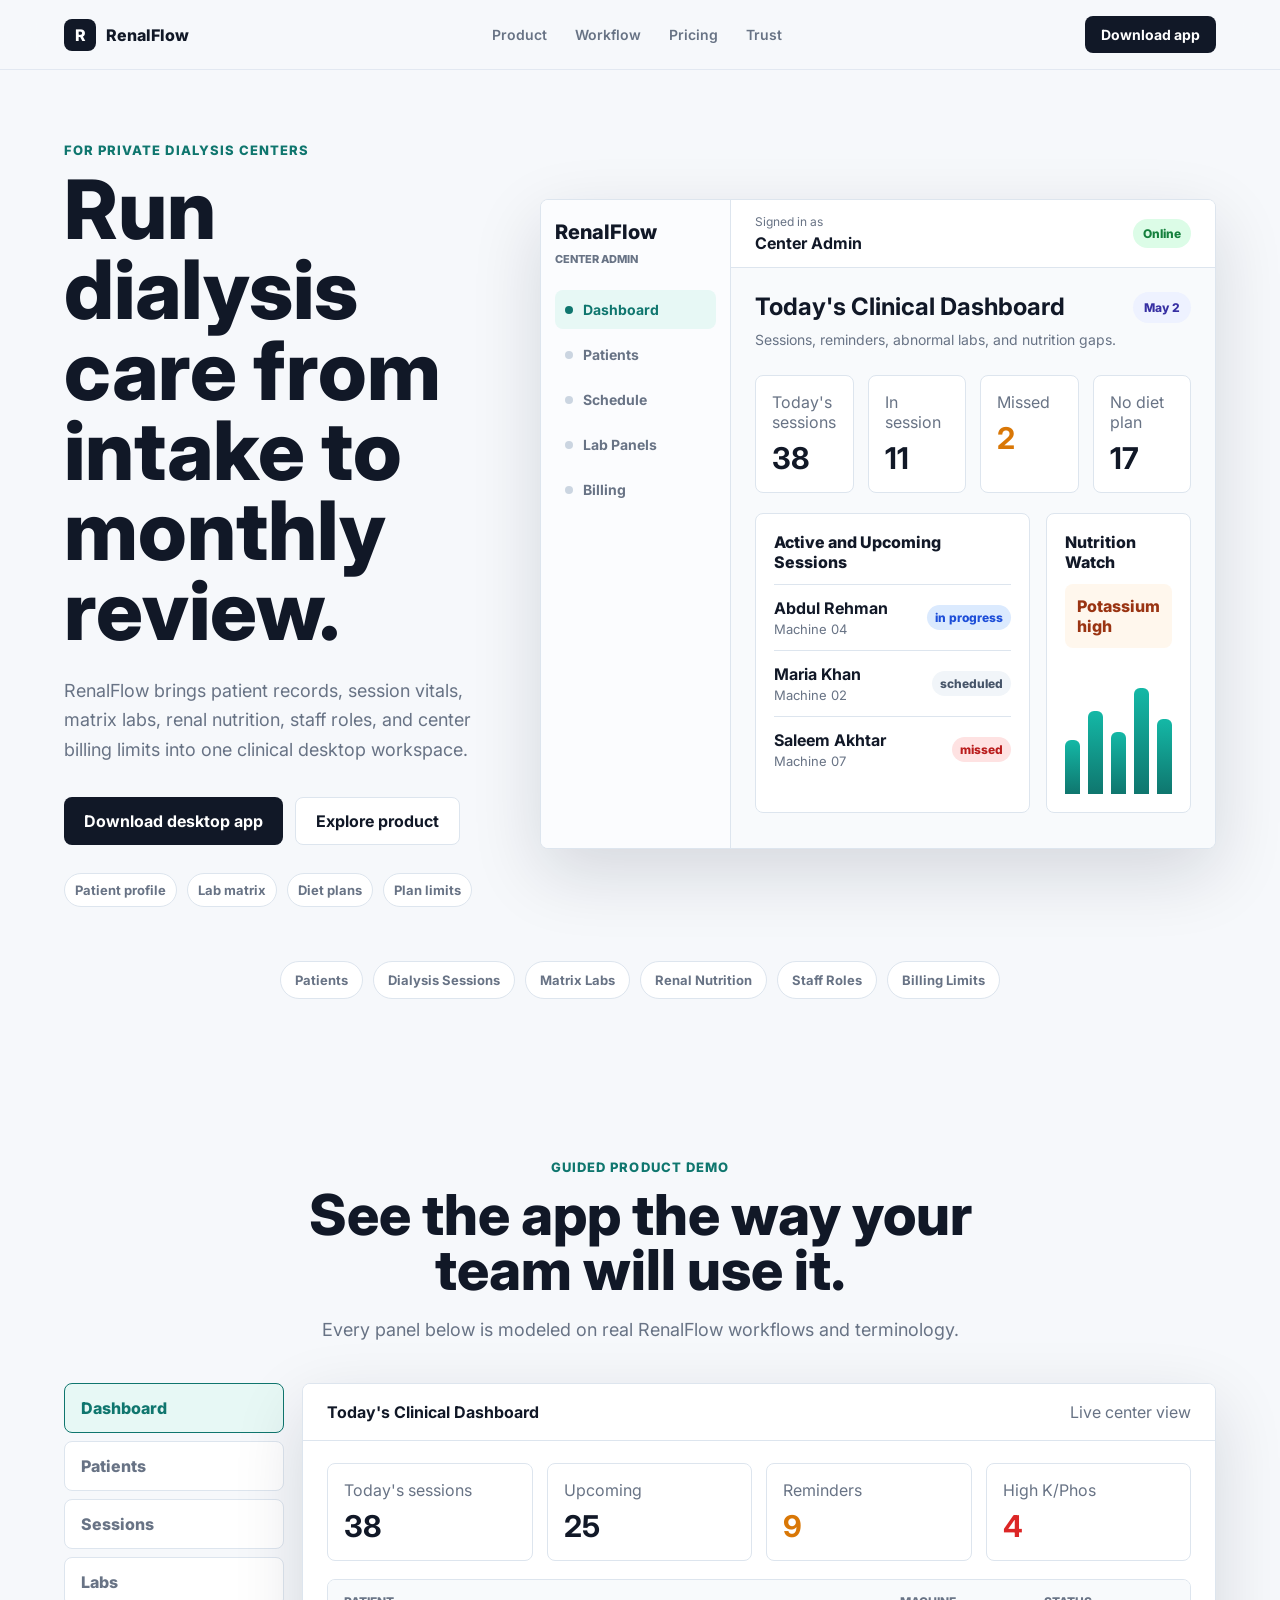
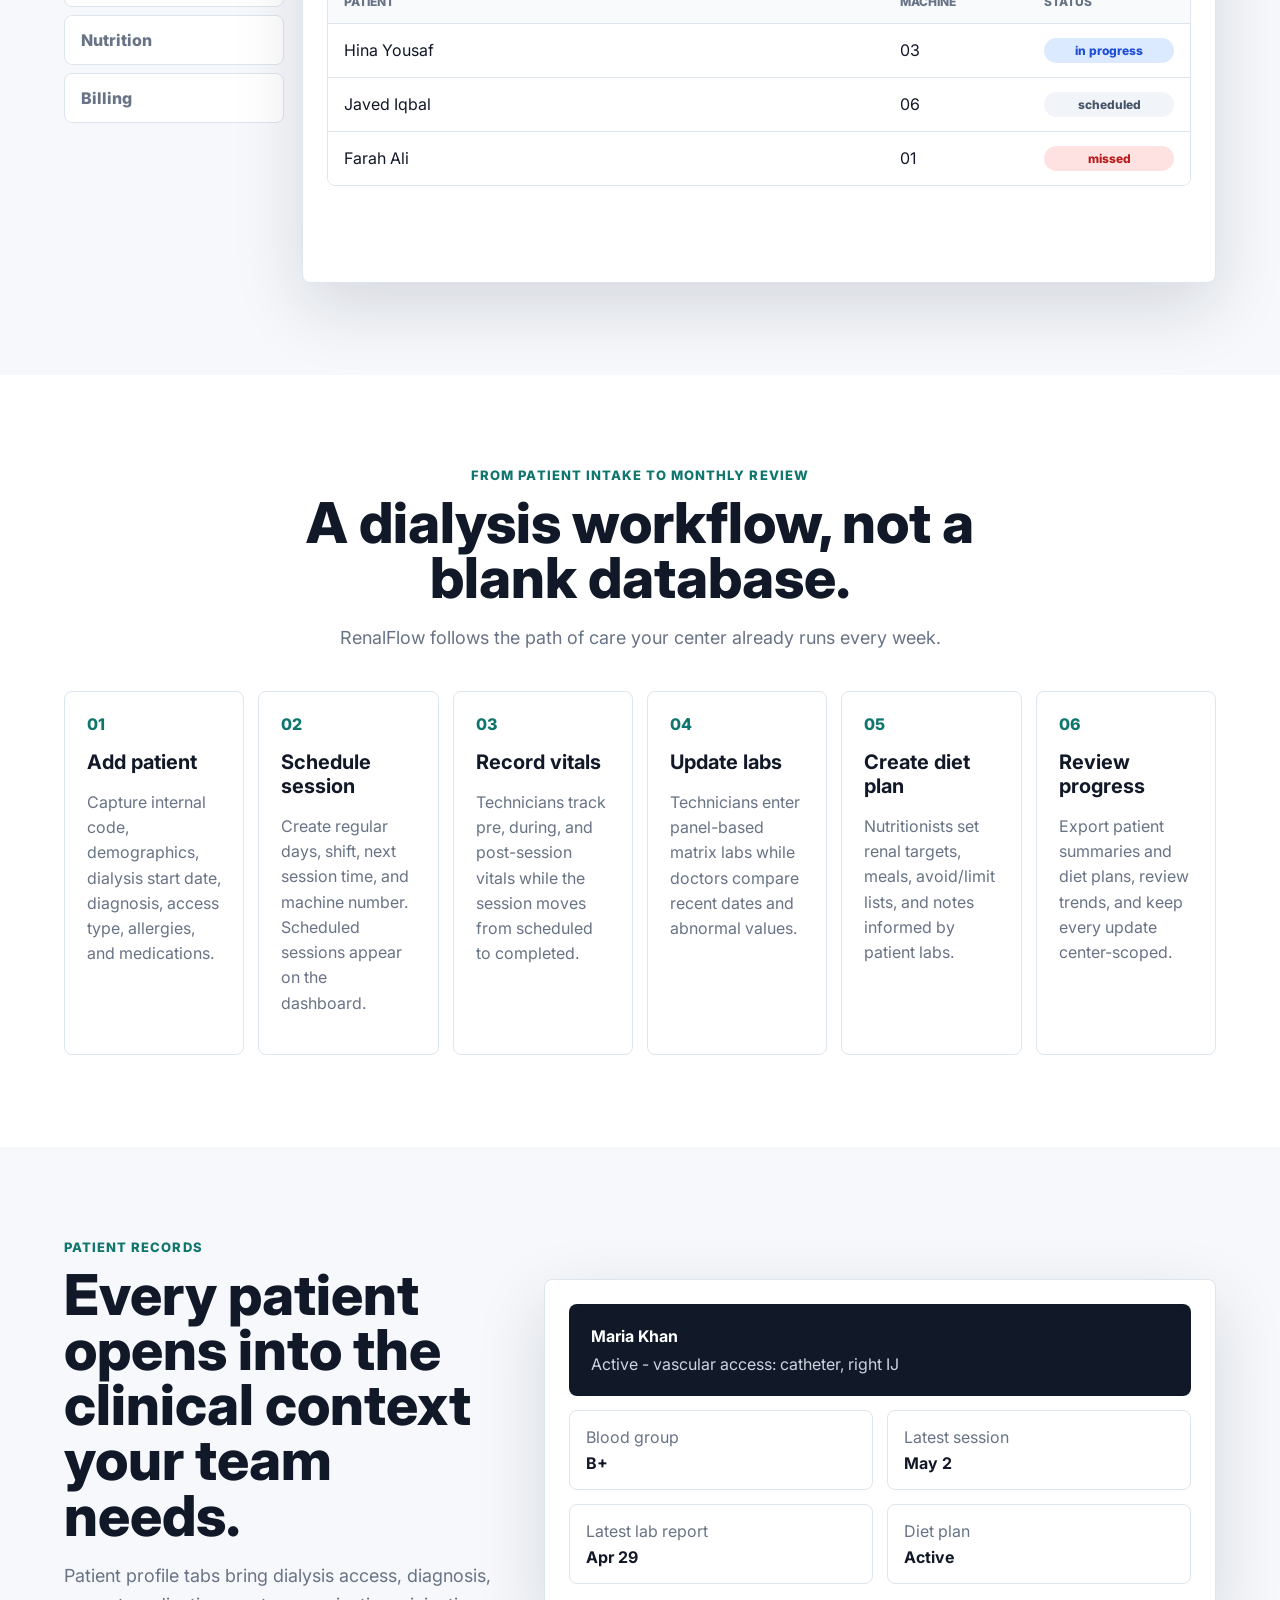
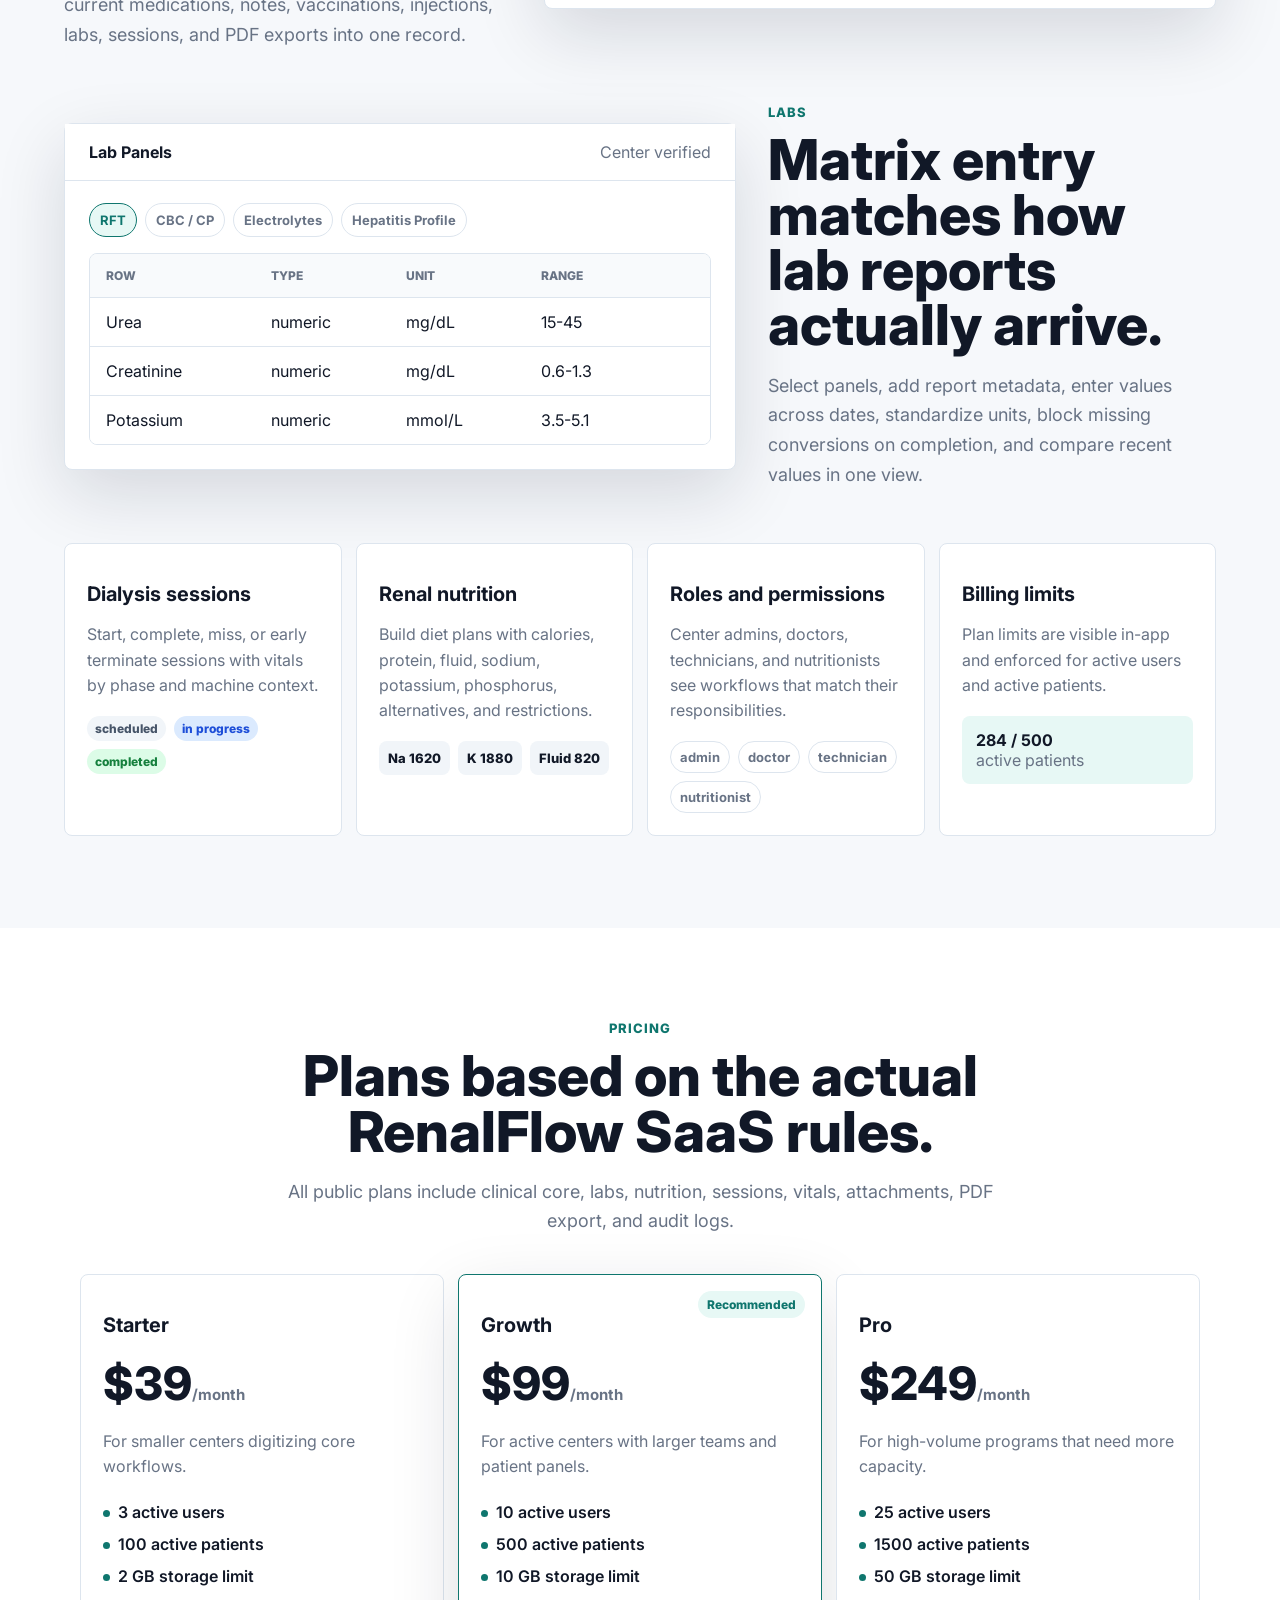
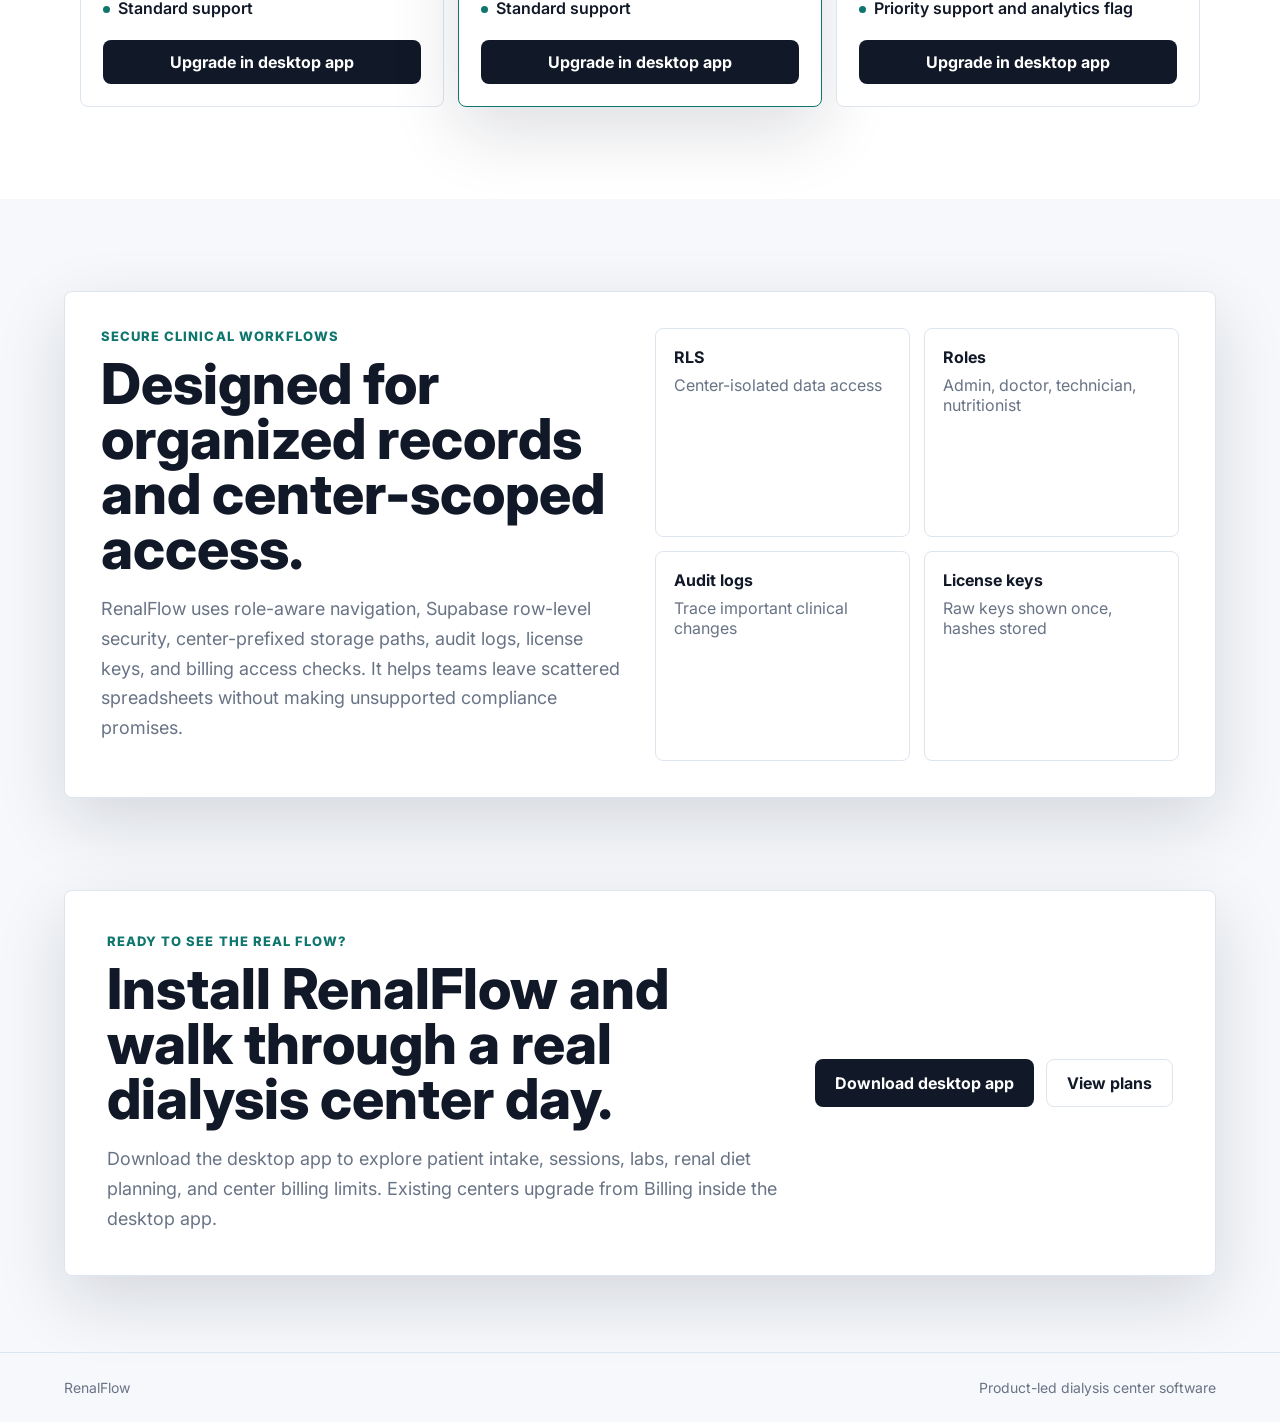
==== commit d50c3f45: "feat: checkout validation" ====
--- a/index.html
+++ b/index.html
@@ -392,7 +392,7 @@
               <li>2 GB storage limit</li>
               <li>Standard support</li>
             </ul>
-            <a href="paddle-checkout/?plan=starter">Start Starter</a>
+            <a href="#cta">Upgrade in desktop app</a>
           </article>
           <article class="price-card featured">
             <div class="recommended">Recommended</div>
@@ -405,7 +405,7 @@
               <li>10 GB storage limit</li>
               <li>Standard support</li>
             </ul>
-            <a href="paddle-checkout/?plan=growth">Start Growth</a>
+            <a href="#cta">Upgrade in desktop app</a>
           </article>
           <article class="price-card">
             <h3>Pro</h3>
@@ -417,7 +417,7 @@
               <li>50 GB storage limit</li>
               <li>Priority support and analytics flag</li>
             </ul>
-            <a href="paddle-checkout/?plan=pro">Start Pro</a>
+            <a href="#cta">Upgrade in desktop app</a>
           </article>
         </div>
       </section>
@@ -446,11 +446,11 @@
         <div>
           <div class="eyebrow">Ready to see the real flow?</div>
           <h2>Install RenalFlow and walk through a real dialysis center day.</h2>
-          <p>Download the desktop app to explore patient intake, sessions, labs, renal diet planning, and center billing limits.</p>
+          <p>Download the desktop app to explore patient intake, sessions, labs, renal diet planning, and center billing limits. Existing centers upgrade from Billing inside the desktop app.</p>
         </div>
         <div class="cta-actions">
           <a class="button primary" href="downloads/RenalFlow-Setup.exe" download>Download desktop app</a>
-          <a class="button secondary" href="paddle-checkout/?plan=growth">Choose plan</a>
+          <a class="button secondary" href="#pricing">View plans</a>
         </div>
       </section>
     </main>
--- a/styles.css
+++ b/styles.css
@@ -1133,6 +1133,14 @@
   margin: 0 auto;
 }
 
+.checkout-only {
+  display: grid;
+  max-width: 680px;
+  min-height: calc(100vh - 210px);
+  align-items: center;
+  margin: 0 auto;
+}
+
 .checkout-card,
 .checkout-product-card {
   padding: 24px;
@@ -1152,6 +1160,26 @@
   display: grid;
   gap: 10px;
   margin: 22px 0;
+}
+
+.checkout-frame-shell {
+  margin: 22px 0 16px;
+  overflow: hidden;
+  border: 1px solid var(--line);
+  border-radius: 8px;
+  background: #fbfcfe;
+}
+
+.paddle-checkout-frame {
+  min-height: 560px;
+}
+
+.checkout-loading {
+  display: grid;
+  min-height: 220px;
+  place-items: center;
+  color: var(--muted);
+  font-weight: 800;
 }
 
 .checkout-plan {
